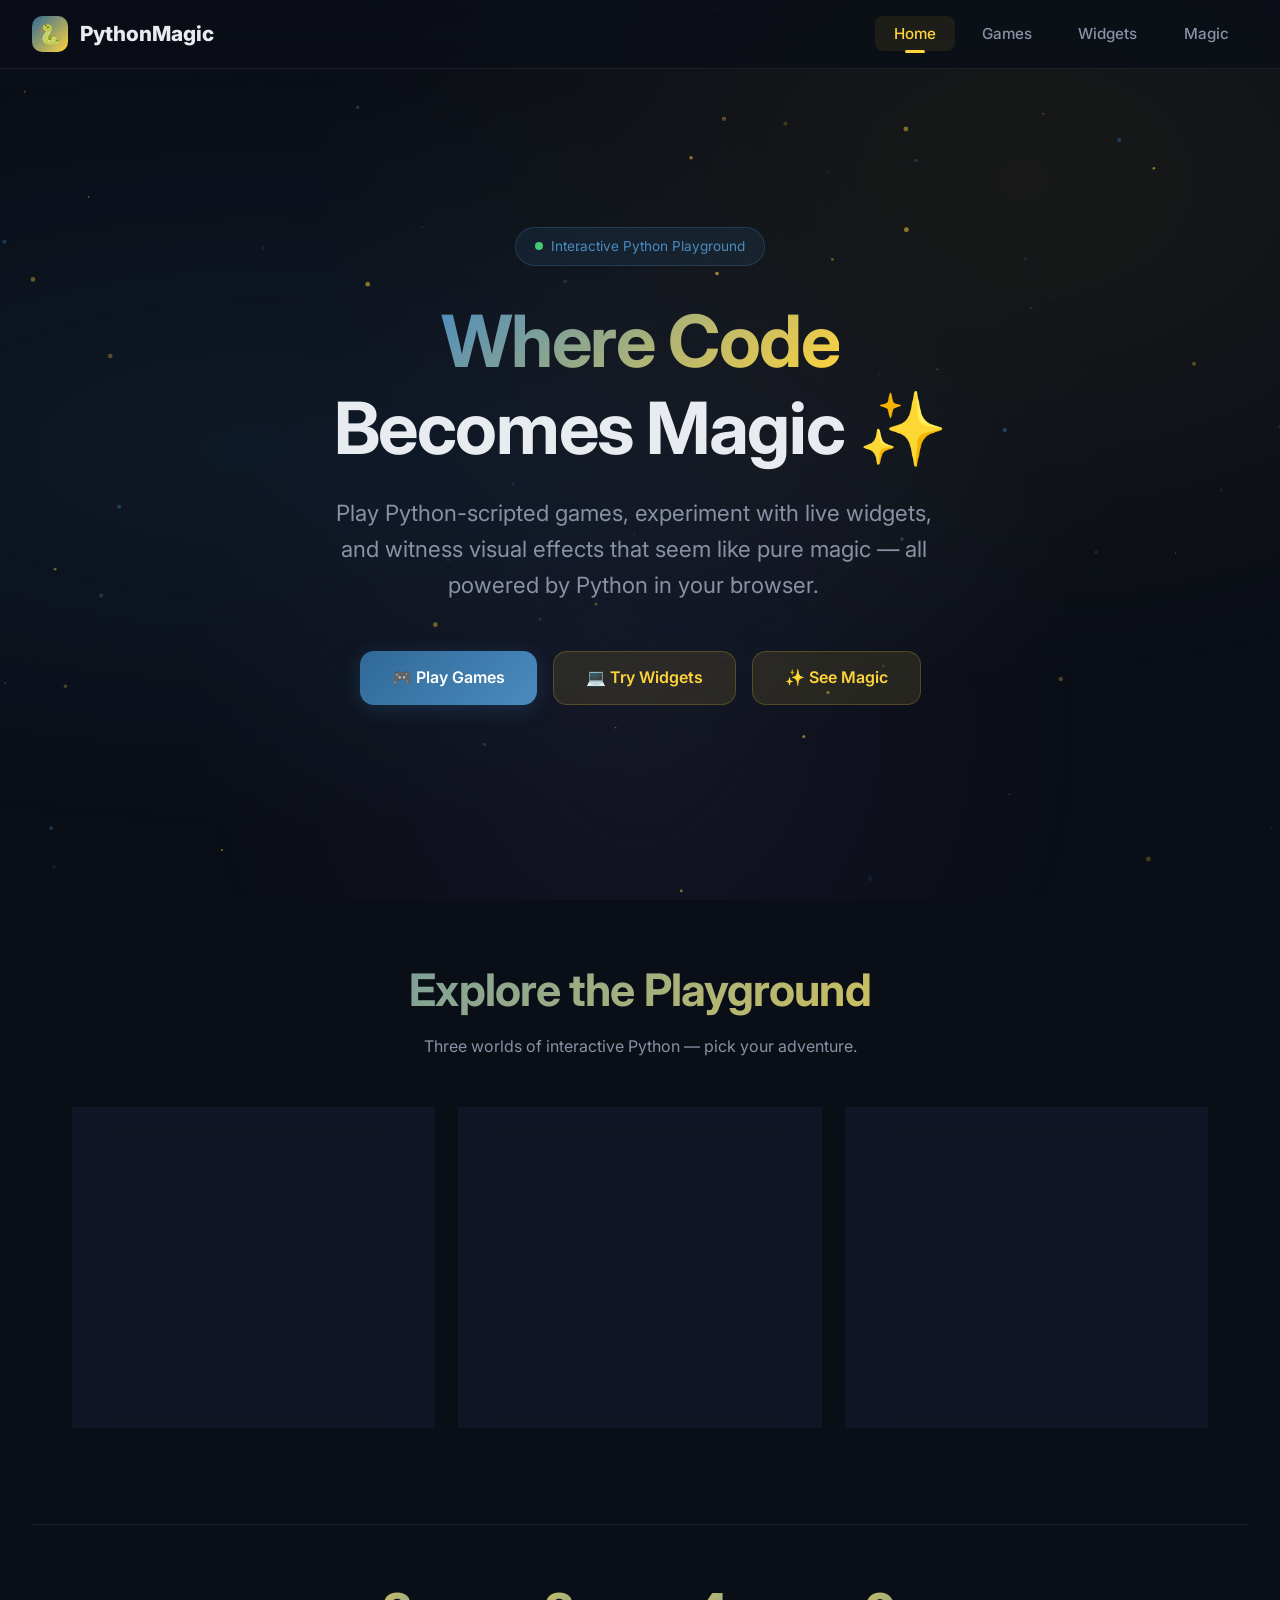
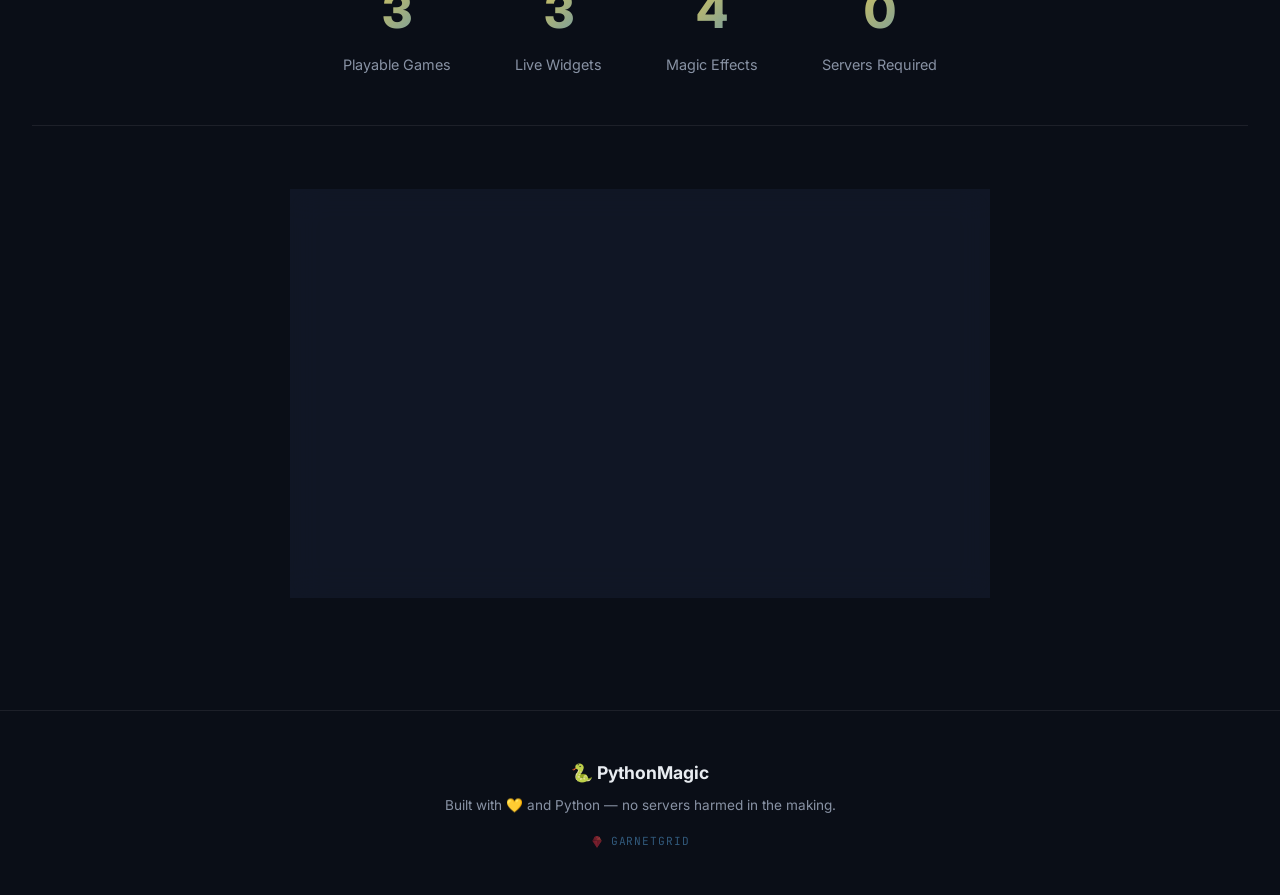
==== index.html @ 8fd1dae8 "PythonMagic — Interactive Python Playground with GarnetGrid badge" ====
<!DOCTYPE html>
<html lang="en">

<head>
    <meta charset="UTF-8">
    <meta name="viewport" content="width=device-width, initial-scale=1.0">
    <title>PythonMagic — Where Code Becomes Magic</title>
    <meta name="description"
        content="Explore Python through interactive games, live widgets, and magical visual effects — all running in your browser.">
    <link rel="stylesheet" href="css/style.css">
    <link rel="icon"
        href="data:image/svg+xml,<svg xmlns='http://www.w3.org/2000/svg' viewBox='0 0 100 100'><text y='.9em' font-size='90'>🐍</text></svg>">
</head>

<body>

    <!-- Navigation -->
    <nav class="navbar" id="navbar">
        <a href="index.html" class="nav-brand">
            <span class="python-icon">🐍</span>
            PythonMagic
        </a>
        <button class="nav-toggle" id="navToggle" aria-label="Toggle menu">☰</button>
        <ul class="nav-links" id="navLinks">
            <li><a href="index.html" class="active">Home</a></li>
            <li><a href="games.html">Games</a></li>
            <li><a href="widgets.html">Widgets</a></li>
            <li><a href="magic.html">Magic</a></li>
        </ul>
    </nav>

    <!-- Hero -->
    <section class="hero" id="hero">
        <canvas id="hero-particles" style="position:absolute;inset:0;z-index:0;pointer-events:none;"></canvas>
        <div style="position:relative;z-index:1;">
            <div class="hero-badge">
                <span class="pulse"></span>
                Interactive Python Playground
            </div>
            <h1><span class="gradient-text">Where Code</span><br>Becomes Magic ✨</h1>
            <p class="subtitle">
                Play Python-scripted games, experiment with live widgets, and witness
                visual effects that seem like pure magic — all powered by Python in your browser.
            </p>
            <div class="hero-cta">
                <a href="games.html" class="btn btn-primary">🎮 Play Games</a>
                <a href="widgets.html" class="btn btn-secondary">💻 Try Widgets</a>
                <a href="magic.html" class="btn btn-secondary">✨ See Magic</a>
            </div>
        </div>
    </section>

    <!-- Features -->
    <section class="features" id="features">
        <h2 class="gradient-text">Explore the Playground</h2>
        <p class="section-subtitle">Three worlds of interactive Python — pick your adventure.</p>
        <div class="feature-grid">
            <a href="games.html" class="feature-card glass-card">
                <div class="card-icon">🎮</div>
                <h3>Python Games</h3>
                <p>Classic games reimagined with a Python twist. Play Snake, test your memory with Python keywords, or
                    race against the clock typing real code.</p>
                <div class="card-tags">
                    <span class="tag">snake</span>
                    <span class="tag">memory</span>
                    <span class="tag">typing</span>
                </div>
            </a>
            <a href="widgets.html" class="feature-card glass-card">
                <div class="card-icon">💻</div>
                <h3>Live Widgets</h3>
                <p>Run real Python code in your browser with Pyodide, visualize sorting algorithms in motion, and
                    explore data types interactively.</p>
                <div class="card-tags">
                    <span class="tag">pyodide</span>
                    <span class="tag">sorting</span>
                    <span class="tag">explorer</span>
                </div>
            </a>
            <a href="magic.html" class="feature-card glass-card">
                <div class="card-icon">✨</div>
                <h3>Visual Magic</h3>
                <p>Witness Python code rain, generate fractals, consult the Magic 8-Ball, and play with a particle
                    physics sandbox.</p>
                <div class="card-tags">
                    <span class="tag">fractals</span>
                    <span class="tag">particles</span>
                    <span class="tag">canvas</span>
                </div>
            </a>
        </div>
    </section>

    <!-- Stats -->
    <div class="stats">
        <div class="stat-item">
            <div class="stat-number" data-target="3">0</div>
            <div class="stat-label">Playable Games</div>
        </div>
        <div class="stat-item">
            <div class="stat-number" data-target="3">0</div>
            <div class="stat-label">Live Widgets</div>
        </div>
        <div class="stat-item">
            <div class="stat-number" data-target="4">0</div>
            <div class="stat-label">Magic Effects</div>
        </div>
        <div class="stat-item">
            <div class="stat-number" data-target="0">0</div>
            <div class="stat-label">Servers Required</div>
        </div>
    </div>

    <!-- Code Showcase -->
    <section class="section" style="padding-top:4rem;">
        <div class="glass-card" style="max-width:700px;margin:0 auto;text-align:center;">
            <h3 style="margin-bottom:1rem;">🐍 Powered by Python in the Browser</h3>
            <p style="color:var(--text-secondary);margin-bottom:1.5rem;">
                Thanks to <strong style="color:var(--py-yellow);">Pyodide</strong>, this site runs actual
                CPython — compiled to WebAssembly. No servers, no installs, pure magic.
            </p>
            <pre
                style="background:rgba(0,0,0,0.3);padding:1.2rem;border-radius:var(--radius-sm);text-align:left;font-family:var(--font-code);font-size:0.85rem;color:var(--text-code);overflow-x:auto;"><code><span style="color:var(--py-blue-light)">import</span> this

<span style="color:var(--text-secondary)"># The Zen of Python, by Tim Peters</span>
<span style="color:var(--text-secondary)"># Beautiful is better than ugly.</span>
<span style="color:var(--text-secondary)"># Simple is better than complex.</span>
<span style="color:var(--text-secondary)"># Complex is better than complicated.</span>

<span style="color:var(--py-blue-light)">print</span>(<span style="color:var(--accent-green)">"Welcome to PythonMagic!"</span>)</code></pre>
        </div>
    </section>

    <!-- Footer -->
    <footer class="site-footer">
        <div class="footer-brand">🐍 PythonMagic</div>
        <p>Built with 💛 and Python — no servers harmed in the making.</p>
        <a href="https://garnetgrid.com" target="_blank" rel="noopener" class="garnetgrid-badge" title="Built by GarnetGrid">
            <svg xmlns="http://www.w3.org/2000/svg" viewBox="0 0 24 24" width="14" height="14" style="width:14px;height:14px;min-width:14px"><defs><linearGradient id="gf1" x1="0%" y1="0%" x2="100%" y2="100%"><stop offset="0%" stop-color="#9b1b30"/><stop offset="100%" stop-color="#d4374a"/></linearGradient><linearGradient id="gf2" x1="100%" y1="0%" x2="0%" y2="100%"><stop offset="0%" stop-color="#e63946"/><stop offset="100%" stop-color="#7a1525"/></linearGradient><linearGradient id="gf3" x1="50%" y1="0%" x2="50%" y2="100%"><stop offset="0%" stop-color="#ff6b6b"/><stop offset="100%" stop-color="#c0392b"/></linearGradient></defs><style>@keyframes facet-shimmer{0%,100%{opacity:0}15%{opacity:.9}30%{opacity:0}}@keyframes gem-rotate{0%,100%{transform:rotate(0) scale(1)}25%{transform:rotate(3deg) scale(1.02)}75%{transform:rotate(-3deg) scale(1.02)}}@keyframes sparkle-pop{0%,100%{opacity:0;transform:scale(0)}50%{opacity:1;transform:scale(1)}}.gem-body{transform-origin:12px 12px;animation:gem-rotate 4s ease-in-out infinite}.shimmer-1{animation:facet-shimmer 3s ease-in-out infinite}.shimmer-2{animation:facet-shimmer 3s ease-in-out infinite;animation-delay:1s}.shimmer-3{animation:facet-shimmer 3s ease-in-out infinite;animation-delay:2s}.sparkle{transform-origin:center;animation:sparkle-pop 2.5s ease-in-out infinite}.sparkle:nth-child(2){animation-delay:.8s}.sparkle:nth-child(3){animation-delay:1.6s}</style><g class="gem-body"><polygon points="12,22 4,10 20,10" fill="url(#gf1)"/><polygon points="4,10 8,3 12,6 12,10" fill="url(#gf2)"/><polygon points="20,10 16,3 12,6 12,10" fill="url(#gf3)"/><polygon points="8,3 12,1.5 16,3 12,6" fill="#e63946"/><polygon points="4,10 12,10 12,22" fill="url(#gf2)" opacity=".7"/><polygon points="20,10 12,10 12,22" fill="url(#gf1)" opacity=".8"/><polygon class="shimmer-1" points="4,10 12,10 12,22" fill="white" opacity="0"/><polygon class="shimmer-2" points="20,10 12,10 12,22" fill="white" opacity="0"/><polygon class="shimmer-3" points="8,3 12,1.5 16,3 12,6" fill="white" opacity="0"/></g><g><circle class="sparkle" cx="3" cy="5" r=".8" fill="white" opacity="0"/><circle class="sparkle" cx="21" cy="4" r=".6" fill="white" opacity="0"/><circle class="sparkle" cx="22" cy="16" r=".7" fill="white" opacity="0"/></g></svg>
            GarnetGrid
        </a>
    </footer>

    <script src="js/main.js"></script>
</body>

</html>
---- css/style.css ----
/* ============================================
   PythonMagic — Design System
   Theme: Dark + Python Blue/Yellow
   ============================================ */

@import url('https://fonts.googleapis.com/css2?family=Inter:wght@300;400;500;600;700;800;900&family=JetBrains+Mono:wght@300;400;500;600;700&display=swap');

/* --- Tokens --- */
:root {
    --py-blue: #306998;
    --py-blue-light: #4B8BBE;
    --py-yellow: #FFD43B;
    --py-yellow-dim: #FFE873;
    --bg-dark: #0a0e17;
    --bg-card: rgba(20, 28, 45, 0.65);
    --bg-card-hover: rgba(30, 42, 65, 0.8);
    --glass-border: rgba(255, 255, 255, 0.08);
    --glass-border-hover: rgba(255, 212, 59, 0.25);
    --text-primary: #e8ecf1;
    --text-secondary: #8892a4;
    --text-code: #FFE873;
    --accent-green: #48c774;
    --accent-red: #ff6b6b;
    --accent-purple: #b794f4;
    --radius-sm: 8px;
    --radius-md: 14px;
    --radius-lg: 22px;
    --radius-xl: 32px;
    --shadow-glow: 0 0 40px rgba(48, 105, 152, 0.15);
    --shadow-card: 0 8px 32px rgba(0, 0, 0, 0.4);
    --font-ui: 'Inter', system-ui, -apple-system, sans-serif;
    --font-code: 'JetBrains Mono', 'Fira Code', 'Cascadia Code', monospace;
    --transition-fast: 0.2s cubic-bezier(0.4, 0, 0.2, 1);
    --transition-med: 0.4s cubic-bezier(0.4, 0, 0.2, 1);
    --transition-slow: 0.6s cubic-bezier(0.4, 0, 0.2, 1);
}

/* --- Reset & Base --- */
*,
*::before,
*::after {
    box-sizing: border-box;
    margin: 0;
    padding: 0;
}

html {
    scroll-behavior: smooth;
    font-size: 16px;
}

body {
    font-family: var(--font-ui);
    background: var(--bg-dark);
    color: var(--text-primary);
    min-height: 100vh;
    overflow-x: hidden;
    line-height: 1.6;
}

/* --- Animated Background Mesh --- */
body::before {
    content: '';
    position: fixed;
    top: 0;
    left: 0;
    width: 100vw;
    height: 100vh;
    background:
        radial-gradient(ellipse at 20% 50%, rgba(48, 105, 152, 0.12) 0%, transparent 60%),
        radial-gradient(ellipse at 80% 20%, rgba(255, 212, 59, 0.06) 0%, transparent 50%),
        radial-gradient(ellipse at 50% 80%, rgba(183, 148, 244, 0.06) 0%, transparent 50%);
    z-index: -1;
    animation: meshShift 20s ease-in-out infinite alternate;
}

@keyframes meshShift {
    0% {
        transform: scale(1) translate(0, 0);
    }

    50% {
        transform: scale(1.05) translate(-2%, 3%);
    }

    100% {
        transform: scale(1) translate(2%, -2%);
    }
}

/* --- Typography --- */
h1,
h2,
h3,
h4 {
    font-weight: 700;
    line-height: 1.2;
    letter-spacing: -0.02em;
}

h1 {
    font-size: clamp(2.5rem, 6vw, 4.5rem);
}

h2 {
    font-size: clamp(1.8rem, 4vw, 2.8rem);
}

h3 {
    font-size: clamp(1.2rem, 2.5vw, 1.6rem);
}

.gradient-text {
    background: linear-gradient(135deg, var(--py-blue-light), var(--py-yellow));
    -webkit-background-clip: text;
    -webkit-text-fill-color: transparent;
    background-clip: text;
}

.code-text {
    font-family: var(--font-code);
    color: var(--text-code);
}

/* --- Navigation --- */
.navbar {
    position: fixed;
    top: 0;
    left: 0;
    right: 0;
    z-index: 1000;
    padding: 1rem 2rem;
    display: flex;
    justify-content: space-between;
    align-items: center;
    background: rgba(10, 14, 23, 0.8);
    backdrop-filter: blur(20px);
    -webkit-backdrop-filter: blur(20px);
    border-bottom: 1px solid var(--glass-border);
    transition: var(--transition-med);
}

.navbar.scrolled {
    padding: 0.7rem 2rem;
    background: rgba(10, 14, 23, 0.95);
}

.nav-brand {
    display: flex;
    align-items: center;
    gap: 0.75rem;
    text-decoration: none;
    color: var(--text-primary);
    font-weight: 800;
    font-size: 1.3rem;
}

.nav-brand .python-icon {
    width: 36px;
    height: 36px;
    background: linear-gradient(135deg, var(--py-blue), var(--py-yellow));
    border-radius: 10px;
    display: flex;
    align-items: center;
    justify-content: center;
    font-size: 1.2rem;
    transition: var(--transition-fast);
}

.nav-brand:hover .python-icon {
    transform: rotate(15deg) scale(1.1);
    box-shadow: 0 0 20px rgba(255, 212, 59, 0.3);
}

.nav-links {
    display: flex;
    gap: 0.5rem;
    list-style: none;
}

.nav-links a {
    padding: 0.5rem 1.2rem;
    border-radius: var(--radius-sm);
    color: var(--text-secondary);
    text-decoration: none;
    font-weight: 500;
    font-size: 0.95rem;
    transition: var(--transition-fast);
    position: relative;
}

.nav-links a:hover,
.nav-links a.active {
    color: var(--py-yellow);
    background: rgba(255, 212, 59, 0.08);
}

.nav-links a.active::after {
    content: '';
    position: absolute;
    bottom: -2px;
    left: 50%;
    transform: translateX(-50%);
    width: 20px;
    height: 3px;
    background: var(--py-yellow);
    border-radius: 3px;
}

/* Mobile menu toggle */
.nav-toggle {
    display: none;
    background: none;
    border: none;
    color: var(--text-primary);
    font-size: 1.5rem;
    cursor: pointer;
    padding: 0.5rem;
}

/* --- Hero Section --- */
.hero {
    min-height: 100vh;
    display: flex;
    flex-direction: column;
    justify-content: center;
    align-items: center;
    text-align: center;
    padding: 6rem 2rem 4rem;
    position: relative;
}

.hero-badge {
    display: inline-flex;
    align-items: center;
    gap: 0.5rem;
    padding: 0.5rem 1.2rem;
    background: rgba(48, 105, 152, 0.15);
    border: 1px solid rgba(75, 139, 190, 0.25);
    border-radius: 50px;
    font-size: 0.85rem;
    color: var(--py-blue-light);
    margin-bottom: 2rem;
    animation: fadeInDown 0.8s ease-out;
}

.hero-badge .pulse {
    width: 8px;
    height: 8px;
    background: var(--accent-green);
    border-radius: 50%;
    animation: pulse 2s ease-in-out infinite;
}

@keyframes pulse {

    0%,
    100% {
        opacity: 1;
        transform: scale(1);
    }

    50% {
        opacity: 0.5;
        transform: scale(1.3);
    }
}

.hero h1 {
    margin-bottom: 1.5rem;
    animation: fadeInUp 0.8s ease-out 0.2s both;
}

.hero .subtitle {
    font-size: clamp(1.1rem, 2.5vw, 1.4rem);
    color: var(--text-secondary);
    max-width: 600px;
    margin-bottom: 3rem;
    animation: fadeInUp 0.8s ease-out 0.4s both;
}

.hero-cta {
    display: flex;
    gap: 1rem;
    flex-wrap: wrap;
    justify-content: center;
    animation: fadeInUp 0.8s ease-out 0.6s both;
}

/* --- Buttons --- */
.btn {
    display: inline-flex;
    align-items: center;
    gap: 0.5rem;
    padding: 0.85rem 2rem;
    border-radius: var(--radius-md);
    font-family: var(--font-ui);
    font-weight: 600;
    font-size: 1rem;
    text-decoration: none;
    cursor: pointer;
    border: none;
    transition: var(--transition-fast);
}

.btn-primary {
    background: linear-gradient(135deg, var(--py-blue), var(--py-blue-light));
    color: white;
    box-shadow: 0 4px 20px rgba(48, 105, 152, 0.3);
}

.btn-primary:hover {
    transform: translateY(-2px);
    box-shadow: 0 8px 30px rgba(48, 105, 152, 0.4);
}

.btn-secondary {
    background: rgba(255, 212, 59, 0.1);
    color: var(--py-yellow);
    border: 1px solid rgba(255, 212, 59, 0.2);
}

.btn-secondary:hover {
    background: rgba(255, 212, 59, 0.15);
    transform: translateY(-2px);
    border-color: rgba(255, 212, 59, 0.4);
}

.btn-sm {
    padding: 0.5rem 1.2rem;
    font-size: 0.85rem;
}

.btn-game {
    background: rgba(72, 199, 116, 0.1);
    color: var(--accent-green);
    border: 1px solid rgba(72, 199, 116, 0.2);
}

.btn-game:hover {
    background: rgba(72, 199, 116, 0.2);
    transform: translateY(-2px);
}

/* --- Glass Cards --- */
.glass-card {
    background: var(--bg-card);
    backdrop-filter: blur(16px);
    -webkit-backdrop-filter: blur(16px);
    border: 1px solid var(--glass-border);
    border-radius: var(--radius-lg);
    padding: 2rem;
    transition: var(--transition-med);
    position: relative;
    overflow: hidden;
}

.glass-card::before {
    content: '';
    position: absolute;
    top: 0;
    left: 0;
    right: 0;
    height: 1px;
    background: linear-gradient(90deg, transparent, rgba(255, 255, 255, 0.1), transparent);
}

.glass-card:hover {
    background: var(--bg-card-hover);
    border-color: var(--glass-border-hover);
    transform: translateY(-4px);
    box-shadow: var(--shadow-card), 0 0 40px rgba(255, 212, 59, 0.05);
}

/* --- Feature Cards Grid --- */
.features {
    padding: 4rem 2rem 6rem;
    max-width: 1200px;
    margin: 0 auto;
}

.features h2 {
    text-align: center;
    margin-bottom: 1rem;
}

.features .section-subtitle {
    text-align: center;
    color: var(--text-secondary);
    max-width: 500px;
    margin: 0 auto 3rem;
}

.feature-grid {
    display: grid;
    grid-template-columns: repeat(auto-fit, minmax(300px, 1fr));
    gap: 1.5rem;
}

.feature-card {
    text-decoration: none;
    color: inherit;
}

.feature-card .card-icon {
    width: 56px;
    height: 56px;
    border-radius: var(--radius-md);
    display: flex;
    align-items: center;
    justify-content: center;
    font-size: 1.6rem;
    margin-bottom: 1.2rem;
    transition: var(--transition-fast);
}

.feature-card:nth-child(1) .card-icon {
    background: rgba(48, 105, 152, 0.15);
}

.feature-card:nth-child(2) .card-icon {
    background: rgba(255, 212, 59, 0.12);
}

.feature-card:nth-child(3) .card-icon {
    background: rgba(183, 148, 244, 0.12);
}

.feature-card:hover .card-icon {
    transform: scale(1.1) rotate(5deg);
}

.feature-card h3 {
    margin-bottom: 0.5rem;
}

.feature-card p {
    color: var(--text-secondary);
    font-size: 0.95rem;
}

.feature-card .card-tags {
    display: flex;
    flex-wrap: wrap;
    gap: 0.4rem;
    margin-top: 1rem;
}

.tag {
    padding: 0.25rem 0.7rem;
    background: rgba(255, 255, 255, 0.05);
    border-radius: 50px;
    font-size: 0.75rem;
    color: var(--text-secondary);
    font-family: var(--font-code);
}

/* --- Stats Section --- */
.stats {
    display: flex;
    justify-content: center;
    gap: 4rem;
    padding: 3rem 2rem;
    border-top: 1px solid var(--glass-border);
    border-bottom: 1px solid var(--glass-border);
    margin: 0 2rem;
}

.stat-item {
    text-align: center;
}

.stat-number {
    font-size: 3rem;
    font-weight: 800;
    background: linear-gradient(135deg, var(--py-yellow), var(--py-blue-light));
    -webkit-background-clip: text;
    -webkit-text-fill-color: transparent;
    background-clip: text;
}

.stat-label {
    font-size: 0.9rem;
    color: var(--text-secondary);
    margin-top: 0.25rem;
}

/* --- Page Header (non-landing pages) --- */
.page-header {
    padding: 8rem 2rem 3rem;
    text-align: center;
    position: relative;
}

.page-header .subtitle {
    color: var(--text-secondary);
    margin-top: 0.75rem;
    font-size: 1.1rem;
}

/* --- Section Container --- */
.section {
    max-width: 1200px;
    margin: 0 auto;
    padding: 3rem 2rem;
}

.section-title {
    display: flex;
    align-items: center;
    gap: 0.75rem;
    margin-bottom: 1.5rem;
    font-size: 1.4rem;
}

.section-title .icon {
    width: 40px;
    height: 40px;
    border-radius: var(--radius-sm);
    display: flex;
    align-items: center;
    justify-content: center;
    font-size: 1.2rem;
}

/* --- Game Containers --- */
.game-container {
    margin-bottom: 3rem;
}

.game-area {
    background: rgba(10, 14, 23, 0.8);
    border: 1px solid var(--glass-border);
    border-radius: var(--radius-lg);
    overflow: hidden;
    position: relative;
}

.game-toolbar {
    display: flex;
    justify-content: space-between;
    align-items: center;
    padding: 1rem 1.5rem;
    background: rgba(255, 255, 255, 0.03);
    border-bottom: 1px solid var(--glass-border);
}

.game-toolbar .game-info {
    display: flex;
    gap: 1.5rem;
    font-family: var(--font-code);
    font-size: 0.85rem;
    color: var(--text-secondary);
}

.game-toolbar .game-info span strong {
    color: var(--py-yellow);
}

.game-canvas-wrapper {
    display: flex;
    justify-content: center;
    align-items: center;
    padding: 1.5rem;
    min-height: 400px;
}

.game-canvas-wrapper canvas {
    border-radius: var(--radius-sm);
    image-rendering: pixelated;
}

/* --- Memory Game --- */
.memory-grid {
    display: grid;
    grid-template-columns: repeat(4, 1fr);
    gap: 1rem;
    padding: 1.5rem;
    max-width: 500px;
    margin: 0 auto;
}

.memory-card {
    aspect-ratio: 1;
    perspective: 600px;
    cursor: pointer;
}

.memory-card-inner {
    width: 100%;
    height: 100%;
    position: relative;
    transform-style: preserve-3d;
    transition: transform 0.5s cubic-bezier(0.4, 0, 0.2, 1);
}

.memory-card.flipped .memory-card-inner {
    transform: rotateY(180deg);
}

.memory-card-front,
.memory-card-back {
    position: absolute;
    inset: 0;
    border-radius: var(--radius-md);
    display: flex;
    align-items: center;
    justify-content: center;
    backface-visibility: hidden;
    font-family: var(--font-code);
    font-weight: 600;
}

.memory-card-front {
    background: linear-gradient(135deg, var(--py-blue), rgba(48, 105, 152, 0.5));
    border: 1px solid rgba(75, 139, 190, 0.3);
    font-size: 2rem;
    color: rgba(255, 255, 255, 0.3);
}

.memory-card-back {
    background: rgba(255, 212, 59, 0.1);
    border: 1px solid rgba(255, 212, 59, 0.3);
    transform: rotateY(180deg);
    font-size: 0.85rem;
    color: var(--py-yellow);
    padding: 0.5rem;
    text-align: center;
    word-break: break-all;
}

.memory-card.matched .memory-card-back {
    background: rgba(72, 199, 116, 0.15);
    border-color: rgba(72, 199, 116, 0.3);
    color: var(--accent-green);
}

/* --- Typing Challenge --- */
.typing-display {
    padding: 2rem;
    font-family: var(--font-code);
    font-size: 1.1rem;
    line-height: 2;
    min-height: 200px;
}

.typing-display .char {
    transition: color 0.1s;
}

.typing-display .char.correct {
    color: var(--accent-green);
}

.typing-display .char.incorrect {
    color: var(--accent-red);
    background: rgba(255, 107, 107, 0.15);
    border-radius: 2px;
}

.typing-display .char.current {
    border-left: 2px solid var(--py-yellow);
    animation: blink 1s step-end infinite;
}

.typing-display .char.pending {
    color: var(--text-secondary);
}

@keyframes blink {
    50% {
        border-color: transparent;
    }
}

.typing-stats {
    display: flex;
    gap: 2rem;
    padding: 1rem 1.5rem;
    border-top: 1px solid var(--glass-border);
    font-family: var(--font-code);
    font-size: 0.85rem;
    color: var(--text-secondary);
}

/* --- Widget Containers --- */
.widget-container {
    margin-bottom: 3rem;
}

/* Code Editor */
.code-editor {
    display: grid;
    grid-template-columns: 1fr 1fr;
    min-height: 400px;
    overflow: hidden;
}

.code-input-wrapper {
    position: relative;
    border-right: 1px solid var(--glass-border);
}

.code-input {
    width: 100%;
    height: 100%;
    min-height: 350px;
    background: transparent;
    border: none;
    color: var(--text-code);
    font-family: var(--font-code);
    font-size: 0.9rem;
    padding: 1.5rem;
    resize: none;
    outline: none;
    line-height: 1.7;
    tab-size: 4;
}

.code-output {
    padding: 1.5rem;
    font-family: var(--font-code);
    font-size: 0.9rem;
    color: var(--accent-green);
    overflow-y: auto;
    white-space: pre-wrap;
    line-height: 1.7;
}

.code-output .error {
    color: var(--accent-red);
}

.editor-toolbar {
    grid-column: 1 / -1;
    display: flex;
    justify-content: space-between;
    align-items: center;
    padding: 0.75rem 1.5rem;
    border-top: 1px solid var(--glass-border);
    background: rgba(255, 255, 255, 0.02);
}

.editor-toolbar .status {
    font-family: var(--font-code);
    font-size: 0.8rem;
    color: var(--text-secondary);
    display: flex;
    align-items: center;
    gap: 0.5rem;
}

.editor-toolbar .status .dot {
    width: 8px;
    height: 8px;
    border-radius: 50%;
    background: var(--accent-green);
}

.editor-toolbar .status .dot.loading {
    background: var(--py-yellow);
    animation: pulse 1.5s ease-in-out infinite;
}

/* Sorting Visualizer */
.sort-canvas-wrapper {
    display: flex;
    justify-content: center;
    align-items: flex-end;
    height: 300px;
    padding: 1.5rem;
    gap: 2px;
}

.sort-bar {
    flex: 1;
    max-width: 30px;
    background: linear-gradient(to top, var(--py-blue), var(--py-blue-light));
    border-radius: 3px 3px 0 0;
    transition: height 0.15s ease, background 0.15s ease;
}

.sort-bar.active {
    background: linear-gradient(to top, var(--py-yellow), var(--py-yellow-dim));
}

.sort-bar.sorted {
    background: linear-gradient(to top, var(--accent-green), #6dd897);
}

.sort-controls {
    display: flex;
    gap: 0.75rem;
    flex-wrap: wrap;
}

/* Data Type Explorer */
.type-grid {
    display: grid;
    grid-template-columns: repeat(auto-fit, minmax(140px, 1fr));
    gap: 1rem;
    padding: 1.5rem;
}

.type-card {
    padding: 1.2rem;
    background: rgba(255, 255, 255, 0.03);
    border: 1px solid var(--glass-border);
    border-radius: var(--radius-md);
    cursor: pointer;
    text-align: center;
    transition: var(--transition-fast);
}

.type-card:hover,
.type-card.active {
    background: rgba(255, 212, 59, 0.08);
    border-color: rgba(255, 212, 59, 0.2);
    transform: translateY(-2px);
}

.type-card .type-name {
    font-family: var(--font-code);
    font-weight: 600;
    color: var(--py-yellow);
    font-size: 1rem;
}

.type-card .type-icon {
    font-size: 2rem;
    margin-bottom: 0.5rem;
}

.type-detail {
    padding: 1.5rem;
    border-top: 1px solid var(--glass-border);
    display: none;
}

.type-detail.active {
    display: block;
}

.type-detail h4 {
    font-family: var(--font-code);
    color: var(--py-yellow);
    margin-bottom: 1rem;
}

.type-detail pre {
    background: rgba(0, 0, 0, 0.3);
    padding: 1rem;
    border-radius: var(--radius-sm);
    font-family: var(--font-code);
    font-size: 0.85rem;
    color: var(--text-primary);
    overflow-x: auto;
    line-height: 1.6;
}

.type-methods {
    display: flex;
    flex-wrap: wrap;
    gap: 0.4rem;
    margin-top: 1rem;
}

/* --- Magic Page --- */
.magic-canvas-wrapper {
    position: relative;
    width: 100%;
    min-height: 400px;
    display: flex;
    justify-content: center;
    align-items: center;
}

.magic-canvas-wrapper canvas {
    border-radius: var(--radius-sm);
    display: block;
}

/* Magic 8 Ball */
.eight-ball-container {
    display: flex;
    flex-direction: column;
    align-items: center;
    padding: 3rem;
    gap: 2rem;
}

.eight-ball {
    width: 220px;
    height: 220px;
    border-radius: 50%;
    background: radial-gradient(circle at 35% 35%, #333, #0a0a0a 60%, #111);
    display: flex;
    align-items: center;
    justify-content: center;
    position: relative;
    box-shadow:
        0 20px 60px rgba(0, 0, 0, 0.6),
        inset 0 -10px 30px rgba(0, 0, 0, 0.5),
        inset 0 10px 30px rgba(255, 255, 255, 0.05);
    cursor: pointer;
    user-select: none;
    transition: var(--transition-med);
}

.eight-ball:hover {
    transform: scale(1.05);
}

.eight-ball.shaking {
    animation: shake 0.5s ease-in-out;
}

@keyframes shake {

    0%,
    100% {
        transform: translateX(0) rotate(0);
    }

    20% {
        transform: translateX(-10px) rotate(-3deg);
    }

    40% {
        transform: translateX(10px) rotate(3deg);
    }

    60% {
        transform: translateX(-5px) rotate(-1deg);
    }

    80% {
        transform: translateX(5px) rotate(1deg);
    }
}

.eight-ball-window {
    width: 100px;
    height: 100px;
    border-radius: 50%;
    background: radial-gradient(circle, #1a1a4e, #0d0d2b);
    display: flex;
    align-items: center;
    justify-content: center;
    border: 2px solid rgba(75, 139, 190, 0.3);
}

.eight-ball-answer {
    font-family: var(--font-code);
    font-size: 0.65rem;
    color: var(--py-blue-light);
    text-align: center;
    padding: 0.5rem;
    line-height: 1.4;
    opacity: 0;
    transition: opacity 0.5s;
}

.eight-ball-answer.visible {
    opacity: 1;
}

/* --- Particle Canvas --- */
#particle-canvas,
#code-rain-canvas,
#fractal-canvas {
    width: 100%;
    display: block;
}

/* --- Psychedelic Kaleidoscope --- */
.kscope-controls {
    display: grid;
    grid-template-columns: repeat(auto-fit, minmax(160px, 1fr));
    gap: 0.75rem;
    padding: 1rem 1.5rem;
    border-bottom: 1px solid var(--glass-border);
    background: rgba(255, 255, 255, 0.02);
}

.kscope-control-group {
    display: flex;
    flex-direction: column;
    gap: 0.35rem;
}

.kscope-label {
    display: flex;
    justify-content: space-between;
    align-items: center;
    font-size: 0.78rem;
    color: var(--text-secondary);
    font-family: var(--font-ui);
}

.kscope-value {
    font-family: var(--font-code);
    color: var(--py-yellow);
    font-weight: 600;
    font-size: 0.8rem;
    min-width: 24px;
    text-align: right;
}

.kscope-slider {
    -webkit-appearance: none;
    appearance: none;
    width: 100%;
    height: 6px;
    border-radius: 3px;
    background: rgba(255, 255, 255, 0.08);
    outline: none;
    cursor: pointer;
}

.kscope-slider::-webkit-slider-thumb {
    -webkit-appearance: none;
    appearance: none;
    width: 16px;
    height: 16px;
    border-radius: 50%;
    background: linear-gradient(135deg, var(--py-yellow), var(--py-blue-light));
    cursor: pointer;
    box-shadow: 0 0 10px rgba(255, 212, 59, 0.4);
    transition: transform 0.15s, box-shadow 0.15s;
}

.kscope-slider::-webkit-slider-thumb:hover {
    transform: scale(1.3);
    box-shadow: 0 0 20px rgba(255, 212, 59, 0.6);
}

.kscope-slider::-moz-range-thumb {
    width: 16px;
    height: 16px;
    border-radius: 50%;
    background: linear-gradient(135deg, var(--py-yellow), var(--py-blue-light));
    cursor: pointer;
    border: none;
    box-shadow: 0 0 10px rgba(255, 212, 59, 0.4);
}

.kscope-presets {
    display: flex;
    justify-content: space-between;
    align-items: center;
    padding: 0.75rem 1.5rem;
    border-bottom: 1px solid var(--glass-border);
    background: rgba(255, 255, 255, 0.02);
    flex-wrap: wrap;
    gap: 0.5rem;
}

.kscope-toggles {
    display: flex;
    gap: 0.4rem;
    flex-wrap: wrap;
}

.kscope-toggle {
    padding: 0.4rem 0.8rem;
    border-radius: 50px;
    border: 1px solid var(--glass-border);
    background: rgba(255, 255, 255, 0.03);
    color: var(--text-secondary);
    font-size: 0.78rem;
    font-family: var(--font-ui);
    cursor: pointer;
    transition: all 0.25s ease;
}

.kscope-toggle:hover {
    border-color: rgba(255, 212, 59, 0.3);
    color: var(--text-primary);
}

.kscope-toggle.active {
    background: linear-gradient(135deg, rgba(255, 0, 128, 0.15), rgba(0, 255, 255, 0.15));
    border-color: rgba(255, 0, 128, 0.4);
    color: #fff;
    box-shadow: 0 0 15px rgba(255, 0, 128, 0.2);
}

.kscope-preset-btns {
    display: flex;
    gap: 0.4rem;
    flex-wrap: wrap;
}

.kscope-preset {
    padding: 0.4rem 0.9rem;
    border-radius: var(--radius-sm);
    border: 1px solid var(--glass-border);
    background: rgba(255, 255, 255, 0.03);
    color: var(--text-secondary);
    font-size: 0.78rem;
    font-family: var(--font-ui);
    cursor: pointer;
    transition: all 0.3s ease;
    position: relative;
    overflow: hidden;
}

.kscope-preset::before {
    content: '';
    position: absolute;
    inset: -2px;
    background: linear-gradient(135deg, #ff0080, #00ffff, #ff0080);
    background-size: 200% 200%;
    border-radius: inherit;
    opacity: 0;
    z-index: -1;
    transition: opacity 0.3s;
    animation: kscope-gradient-rotate 3s linear infinite;
}

@keyframes kscope-gradient-rotate {
    0% {
        background-position: 0% 50%;
    }

    50% {
        background-position: 100% 50%;
    }

    100% {
        background-position: 0% 50%;
    }
}

.kscope-preset:hover {
    color: #fff;
    border-color: transparent;
    background: rgba(0, 0, 0, 0.5);
    transform: translateY(-1px);
    box-shadow: 0 4px 20px rgba(255, 0, 128, 0.3);
}

.kscope-preset:hover::before {
    opacity: 1;
}

.kscope-preset.active-preset {
    color: #fff;
    border-color: transparent;
    background: rgba(0, 0, 0, 0.5);
    box-shadow: 0 0 20px rgba(255, 0, 128, 0.3);
}

.kscope-preset.active-preset::before {
    opacity: 1;
}

.kscope-canvas-wrapper canvas {
    border-radius: 0 !important;
}

/* Kaleidoscope fullscreen mode */
.kscope-fullscreen-active {
    position: fixed !important;
    inset: 0 !important;
    z-index: 9999 !important;
    min-height: 100vh !important;
    border-radius: 0 !important;
}

.kscope-fullscreen-active canvas {
    border-radius: 0 !important;
}

#kaleidoscope-canvas {
    width: 100%;
    display: block;
}

/* =============================================
   🎵 Audio Visualizer / Tab Mode Bar
   ============================================= */
.audio-mode-bar {
    display: flex;
    gap: 0;
    border-bottom: 1px solid var(--glass-border);
    overflow-x: auto;
    scrollbar-width: none;
    -ms-overflow-style: none;
}

.audio-mode-bar::-webkit-scrollbar {
    display: none;
}

.audio-mode-btn {
    flex: 1;
    background: none;
    border: none;
    border-bottom: 2px solid transparent;
    color: var(--text-secondary);
    padding: 0.75rem 1rem;
    font-family: var(--font-ui);
    font-size: 0.82rem;
    cursor: pointer;
    transition: all 0.25s ease;
    white-space: nowrap;
    min-width: fit-content;
}

.audio-mode-btn:hover {
    color: var(--text-primary);
    background: rgba(255, 255, 255, 0.03);
}

.audio-mode-btn.active {
    color: var(--text-primary);
    border-bottom-color: var(--py-yellow);
    background: rgba(255, 212, 59, 0.05);
}

.audio-color-btn {
    padding: 0.35rem 0.7rem;
    background: rgba(255, 255, 255, 0.05);
    border: 1px solid var(--glass-border);
    border-radius: var(--radius-sm);
    color: var(--text-secondary);
    font-size: 0.78rem;
    font-family: var(--font-ui);
    cursor: pointer;
    transition: all 0.2s ease;
}

.audio-color-btn:hover {
    color: var(--text-primary);
    border-color: rgba(255, 212, 59, 0.3);
    background: rgba(255, 255, 255, 0.08);
}

.audio-color-btn.active {
    color: var(--py-yellow);
    border-color: var(--py-yellow);
    background: rgba(255, 212, 59, 0.1);
    box-shadow: 0 0 8px rgba(255, 212, 59, 0.15);
}

/* =============================================
   🖼️ Visualizer Gallery Cards (Hub Page)
   ============================================= */
.viz-gallery-grid {
    display: grid;
    grid-template-columns: repeat(auto-fit, minmax(280px, 1fr));
    gap: 1.5rem;
    padding: 0 1rem;
    max-width: 1200px;
    margin: 0 auto 2rem;
}

.viz-gallery-card {
    position: relative;
    border-radius: var(--radius-lg);
    overflow: hidden;
    background: var(--bg-card);
    border: 1px solid var(--glass-border);
    transition: all 0.4s cubic-bezier(0.4, 0, 0.2, 1);
    cursor: pointer;
    text-decoration: none;
    color: inherit;
    display: block;
}

.viz-gallery-card:hover {
    transform: translateY(-6px) scale(1.02);
    border-color: var(--glass-border-hover);
    box-shadow: 0 20px 60px rgba(0, 0, 0, 0.5), 0 0 40px rgba(255, 212, 59, 0.08);
}

.viz-gallery-card-bg {
    height: 180px;
    position: relative;
    overflow: hidden;
}

.viz-gallery-card-bg::after {
    content: '';
    position: absolute;
    inset: 0;
    background: linear-gradient(to bottom, transparent 40%, var(--bg-card) 100%);
}

.viz-gallery-card-bg .viz-icon {
    position: absolute;
    top: 50%;
    left: 50%;
    transform: translate(-50%, -50%);
    font-size: 3.5rem;
    z-index: 1;
    filter: drop-shadow(0 0 20px rgba(0, 0, 0, 0.5));
}

.viz-gallery-card-content {
    padding: 1.2rem 1.5rem 1.5rem;
}

.viz-gallery-card-content h3 {
    font-size: 1.15rem;
    font-weight: 700;
    margin-bottom: 0.4rem;
    color: var(--text-primary);
}

.viz-gallery-card-content p {
    font-size: 0.85rem;
    color: var(--text-secondary);
    line-height: 1.5;
    margin-bottom: 1rem;
}

.viz-gallery-card .viz-launch {
    display: inline-flex;
    align-items: center;
    gap: 0.4rem;
    font-size: 0.85rem;
    font-weight: 600;
    color: var(--py-yellow);
    transition: gap 0.3s ease;
}

.viz-gallery-card:hover .viz-launch {
    gap: 0.8rem;
}

/* Card gradients */
.viz-card-kaleidoscope .viz-gallery-card-bg {
    background: linear-gradient(135deg, #ff0080, #7928ca, #00d4ff);
    background-size: 200% 200%;
    animation: vizGrad 4s ease infinite;
}

.viz-card-audio .viz-gallery-card-bg {
    background: linear-gradient(135deg, #ff00c8, #0088ff, #00ffc8);
    background-size: 200% 200%;
    animation: vizGrad 5s ease infinite;
}

.viz-card-fluid .viz-gallery-card-bg {
    background: linear-gradient(135deg, #0064ff, #00ffc8, #ff6600);
    background-size: 200% 200%;
    animation: vizGrad 6s ease infinite;
}

.viz-card-genart .viz-gallery-card-bg {
    background: linear-gradient(135deg, #ff6400, #ff0096, #7928ca);
    background-size: 200% 200%;
    animation: vizGrad 4.5s ease infinite;
}

@keyframes vizGrad {

    0%,
    100% {
        background-position: 0% 50%;
    }

    50% {
        background-position: 100% 50%;
    }
}

/* =============================================
   🖥️ Full-Page Visualizer Layout
   ============================================= */
.viz-fullpage {
    position: fixed;
    inset: 0;
    width: 100vw;
    height: 100vh;
    background: #000;
    overflow: hidden;
}

.viz-fullpage canvas {
    display: block;
    width: 100%;
    height: 100%;
}

/* Back button */
.viz-back-btn {
    position: fixed;
    top: 1rem;
    left: 1rem;
    z-index: 1000;
    display: flex;
    align-items: center;
    gap: 0.5rem;
    padding: 0.55rem 1rem;
    background: rgba(10, 14, 23, 0.7);
    backdrop-filter: blur(16px);
    -webkit-backdrop-filter: blur(16px);
    border: 1px solid var(--glass-border);
    border-radius: var(--radius-md);
    color: var(--text-secondary);
    font-family: var(--font-ui);
    font-size: 0.85rem;
    font-weight: 500;
    cursor: pointer;
    transition: all 0.25s ease;
    text-decoration: none;
}

.viz-back-btn:hover {
    color: var(--text-primary);
    border-color: var(--glass-border-hover);
    background: rgba(10, 14, 23, 0.85);
}

/* Floating controls panel */
.viz-controls-panel {
    position: fixed;
    z-index: 900;
    background: rgba(10, 14, 23, 0.75);
    backdrop-filter: blur(20px);
    -webkit-backdrop-filter: blur(20px);
    border: 1px solid var(--glass-border);
    border-radius: var(--radius-lg);
    padding: 1rem;
    transition: all 0.35s cubic-bezier(0.4, 0, 0.2, 1);
    max-height: calc(100vh - 6rem);
    overflow-y: auto;
    scrollbar-width: thin;
}

.viz-controls-panel.viz-panel-right {
    top: 1rem;
    right: 1rem;
    width: 280px;
}

.viz-controls-panel.viz-panel-bottom {
    bottom: 1rem;
    left: 50%;
    transform: translateX(-50%);
    width: calc(100% - 2rem);
    max-width: 900px;
}

.viz-controls-panel.viz-panel-left {
    top: 4.5rem;
    left: 1rem;
    width: 260px;
}

/* Panel collapse toggle */
.viz-panel-toggle {
    position: absolute;
    top: 0.5rem;
    right: 0.5rem;
    width: 28px;
    height: 28px;
    display: flex;
    align-items: center;
    justify-content: center;
    background: rgba(255, 255, 255, 0.05);
    border: 1px solid var(--glass-border);
    border-radius: var(--radius-sm);
    color: var(--text-secondary);
    cursor: pointer;
    font-size: 0.75rem;
    transition: all 0.2s ease;
}

.viz-panel-toggle:hover {
    color: var(--text-primary);
    background: rgba(255, 255, 255, 0.1);
}

.viz-controls-panel.collapsed {
    padding: 0.5rem;
    overflow: hidden;
}

.viz-controls-panel.collapsed .viz-panel-body {
    display: none;
}

.viz-controls-panel.collapsed .viz-panel-toggle {
    position: static;
}

/* Panel section titles */
.viz-panel-title {
    font-size: 0.78rem;
    font-weight: 700;
    text-transform: uppercase;
    letter-spacing: 0.08em;
    color: var(--py-yellow);
    margin-bottom: 0.6rem;
    padding-right: 2rem;
}

.viz-panel-divider {
    border: none;
    border-top: 1px solid var(--glass-border);
    margin: 0.75rem 0;
}

/* Full-page control groups */
.viz-control-row {
    display: flex;
    align-items: center;
    justify-content: space-between;
    gap: 0.5rem;
    margin-bottom: 0.5rem;
}

.viz-control-row label {
    font-size: 0.8rem;
    color: var(--text-secondary);
    font-family: var(--font-ui);
    white-space: nowrap;
}

.viz-control-row .viz-val {
    font-size: 0.75rem;
    color: var(--py-yellow);
    font-family: var(--font-code);
    min-width: 28px;
    text-align: right;
}

.viz-control-row input[type="range"] {
    flex: 1;
    max-width: 120px;
    accent-color: var(--py-yellow);
}

/* HUD overlay */
.viz-hud {
    position: fixed;
    bottom: 1rem;
    left: 1rem;
    z-index: 800;
    display: flex;
    gap: 1rem;
    padding: 0.5rem 0.9rem;
    background: rgba(10, 14, 23, 0.6);
    backdrop-filter: blur(12px);
    -webkit-backdrop-filter: blur(12px);
    border: 1px solid var(--glass-border);
    border-radius: var(--radius-md);
    font-family: var(--font-code);
    font-size: 0.72rem;
    color: var(--text-secondary);
}

.viz-hud span strong {
    color: var(--accent-green);
}

/* Floating mode bar */
.viz-mode-bar {
    position: fixed;
    top: 1rem;
    left: 50%;
    transform: translateX(-50%);
    z-index: 950;
    display: flex;
    gap: 0;
    background: rgba(10, 14, 23, 0.7);
    backdrop-filter: blur(20px);
    -webkit-backdrop-filter: blur(20px);
    border: 1px solid var(--glass-border);
    border-radius: var(--radius-xl);
    overflow: hidden;
}

.viz-mode-bar button {
    background: none;
    border: none;
    color: var(--text-secondary);
    padding: 0.6rem 1rem;
    font-family: var(--font-ui);
    font-size: 0.8rem;
    cursor: pointer;
    transition: all 0.25s ease;
    white-space: nowrap;
}

.viz-mode-bar button:hover {
    color: var(--text-primary);
    background: rgba(255, 255, 255, 0.05);
}

.viz-mode-bar button.active {
    color: var(--py-yellow);
    background: rgba(255, 212, 59, 0.1);
}

/* Floating action buttons */
.viz-fab {
    position: fixed;
    z-index: 900;
    display: flex;
    gap: 0.5rem;
}

.viz-fab-btn {
    padding: 0.55rem 1rem;
    background: rgba(10, 14, 23, 0.7);
    backdrop-filter: blur(16px);
    -webkit-backdrop-filter: blur(16px);
    border: 1px solid var(--glass-border);
    border-radius: var(--radius-md);
    color: var(--text-secondary);
    font-family: var(--font-ui);
    font-size: 0.82rem;
    font-weight: 500;
    cursor: pointer;
    transition: all 0.25s ease;
}

.viz-fab-btn:hover {
    color: var(--text-primary);
    border-color: var(--glass-border-hover);
    background: rgba(10, 14, 23, 0.85);
}

.viz-fab-btn.viz-primary {
    color: var(--py-yellow);
    border-color: rgba(255, 212, 59, 0.3);
}

/* Floating preset pills */
.viz-preset-bar {
    position: fixed;
    z-index: 900;
    display: flex;
    gap: 0.4rem;
    flex-wrap: wrap;
}

.viz-preset-pill {
    padding: 0.4rem 0.85rem;
    background: rgba(10, 14, 23, 0.6);
    backdrop-filter: blur(12px);
    -webkit-backdrop-filter: blur(12px);
    border: 1px solid var(--glass-border);
    border-radius: 20px;
    color: var(--text-secondary);
    font-family: var(--font-ui);
    font-size: 0.78rem;
    cursor: pointer;
    transition: all 0.25s ease;
}

.viz-preset-pill:hover {
    color: var(--text-primary);
    border-color: var(--glass-border-hover);
}

.viz-preset-pill.active {
    color: var(--py-yellow);
    border-color: var(--py-yellow);
    background: rgba(255, 212, 59, 0.08);
}

/* Onboarding overlay */
.viz-onboarding {
    position: fixed;
    inset: 0;
    z-index: 2000;
    display: flex;
    align-items: center;
    justify-content: center;
    background: rgba(0, 0, 0, 0.6);
    backdrop-filter: blur(4px);
    cursor: pointer;
    transition: opacity 0.5s ease;
}

.viz-onboarding.hidden {
    opacity: 0;
    pointer-events: none;
}

.viz-onboarding-content {
    text-align: center;
    color: var(--text-primary);
    font-family: var(--font-ui);
}

.viz-onboarding-content .viz-onboard-icon {
    font-size: 3rem;
    margin-bottom: 1rem;
}

.viz-onboarding-content h2 {
    font-size: 1.4rem;
    font-weight: 700;
    margin-bottom: 0.5rem;
}

.viz-onboarding-content p {
    color: var(--text-secondary);
    font-size: 0.9rem;
}

.viz-onboarding-content .viz-onboard-hint {
    margin-top: 1.5rem;
    font-size: 0.75rem;
    color: var(--text-secondary);
    opacity: 0.6;
}

/* --- Full-page Responsive --- */
@media (max-width: 768px) {

    .viz-controls-panel.viz-panel-right,
    .viz-controls-panel.viz-panel-left {
        top: auto;
        bottom: 1rem;
        left: 1rem;
        right: 1rem;
        width: auto;
        max-height: 40vh;
    }

    .viz-controls-panel.viz-panel-bottom {
        max-width: 100%;
        left: 0.5rem;
        right: 0.5rem;
        transform: none;
        width: auto;
    }

    .viz-mode-bar {
        top: auto;
        bottom: 1rem;
        max-width: calc(100% - 2rem);
        overflow-x: auto;
    }

    .viz-gallery-grid {
        grid-template-columns: 1fr;
    }

    .viz-hud {
        bottom: auto;
        top: 1rem;
        left: 4.5rem;
        font-size: 0.65rem;
        gap: 0.5rem;
    }
}

/* --- Footer --- */
.site-footer {
    text-align: center;
    padding: 3rem 2rem;
    border-top: 1px solid var(--glass-border);
    margin-top: 4rem;
    color: var(--text-secondary);
    font-size: 0.85rem;
}

.site-footer a {
    color: var(--py-blue-light);
    text-decoration: none;
}

.site-footer .footer-brand {
    font-weight: 700;
    font-size: 1.1rem;
    color: var(--text-primary);
    margin-bottom: 0.5rem;
    display: flex;
    align-items: center;
    justify-content: center;
    gap: 0.5rem;
}

/* --- GarnetGrid Badge --- */
.garnetgrid-badge {
    display: inline-flex;
    align-items: center;
    gap: 0.4rem;
    margin-top: 1rem;
    font-family: var(--font-code);
    font-size: 0.7rem;
    letter-spacing: 0.08em;
    text-transform: uppercase;
    color: var(--text-secondary);
    text-decoration: none;
    transition: var(--transition-fast);
    opacity: 0.6;
}

.garnetgrid-badge:hover {
    opacity: 1;
    color: var(--py-blue-light);
    filter: drop-shadow(0 0 6px rgba(75, 139, 190, 0.4));
}

.garnetgrid-badge svg {
    width: 14px;
    height: 14px;
    min-width: 14px;
    display: block;
}

/* --- Animations --- */
@keyframes fadeInUp {
    from {
        opacity: 0;
        transform: translateY(30px);
    }

    to {
        opacity: 1;
        transform: translateY(0);
    }
}

@keyframes fadeInDown {
    from {
        opacity: 0;
        transform: translateY(-20px);
    }

    to {
        opacity: 1;
        transform: translateY(0);
    }
}

@keyframes fadeIn {
    from {
        opacity: 0;
    }

    to {
        opacity: 1;
    }
}

.animate-in {
    opacity: 0;
    transform: translateY(30px);
    transition: opacity 0.6s ease-out, transform 0.6s ease-out;
}

.animate-in.visible {
    opacity: 1;
    transform: translateY(0);
}

/* --- Responsive --- */
@media (max-width: 768px) {
    .nav-links {
        display: none;
    }

    .nav-links.open {
        display: flex;
        flex-direction: column;
        position: fixed;
        top: 60px;
        left: 0;
        right: 0;
        background: rgba(10, 14, 23, 0.98);
        backdrop-filter: blur(20px);
        padding: 1rem;
        border-bottom: 1px solid var(--glass-border);
    }

    .nav-toggle {
        display: block;
    }

    .stats {
        gap: 2rem;
        flex-wrap: wrap;
    }

    .stat-number {
        font-size: 2rem;
    }

    .code-editor {
        grid-template-columns: 1fr;
    }

    .code-input {
        min-height: 200px;
    }

    .memory-grid {
        grid-template-columns: repeat(3, 1fr);
    }

    .hero-cta {
        flex-direction: column;
        align-items: center;
    }

    .eight-ball {
        width: 180px;
        height: 180px;
    }

    .eight-ball-window {
        width: 80px;
        height: 80px;
    }
}

@media (max-width: 480px) {
    .memory-grid {
        grid-template-columns: repeat(3, 1fr);
        gap: 0.6rem;
    }

    .feature-grid {
        grid-template-columns: 1fr;
    }

    .sort-canvas-wrapper {
        height: 200px;
    }
}

/* --- Scrollbar --- */
::-webkit-scrollbar {
    width: 8px;
}

::-webkit-scrollbar-track {
    background: var(--bg-dark);
}

::-webkit-scrollbar-thumb {
    background: rgba(48, 105, 152, 0.3);
    border-radius: 4px;
}

::-webkit-scrollbar-thumb:hover {
    background: rgba(48, 105, 152, 0.5);
}

/* --- Selection --- */
::selection {
    background: rgba(255, 212, 59, 0.2);
    color: var(--py-yellow);
}
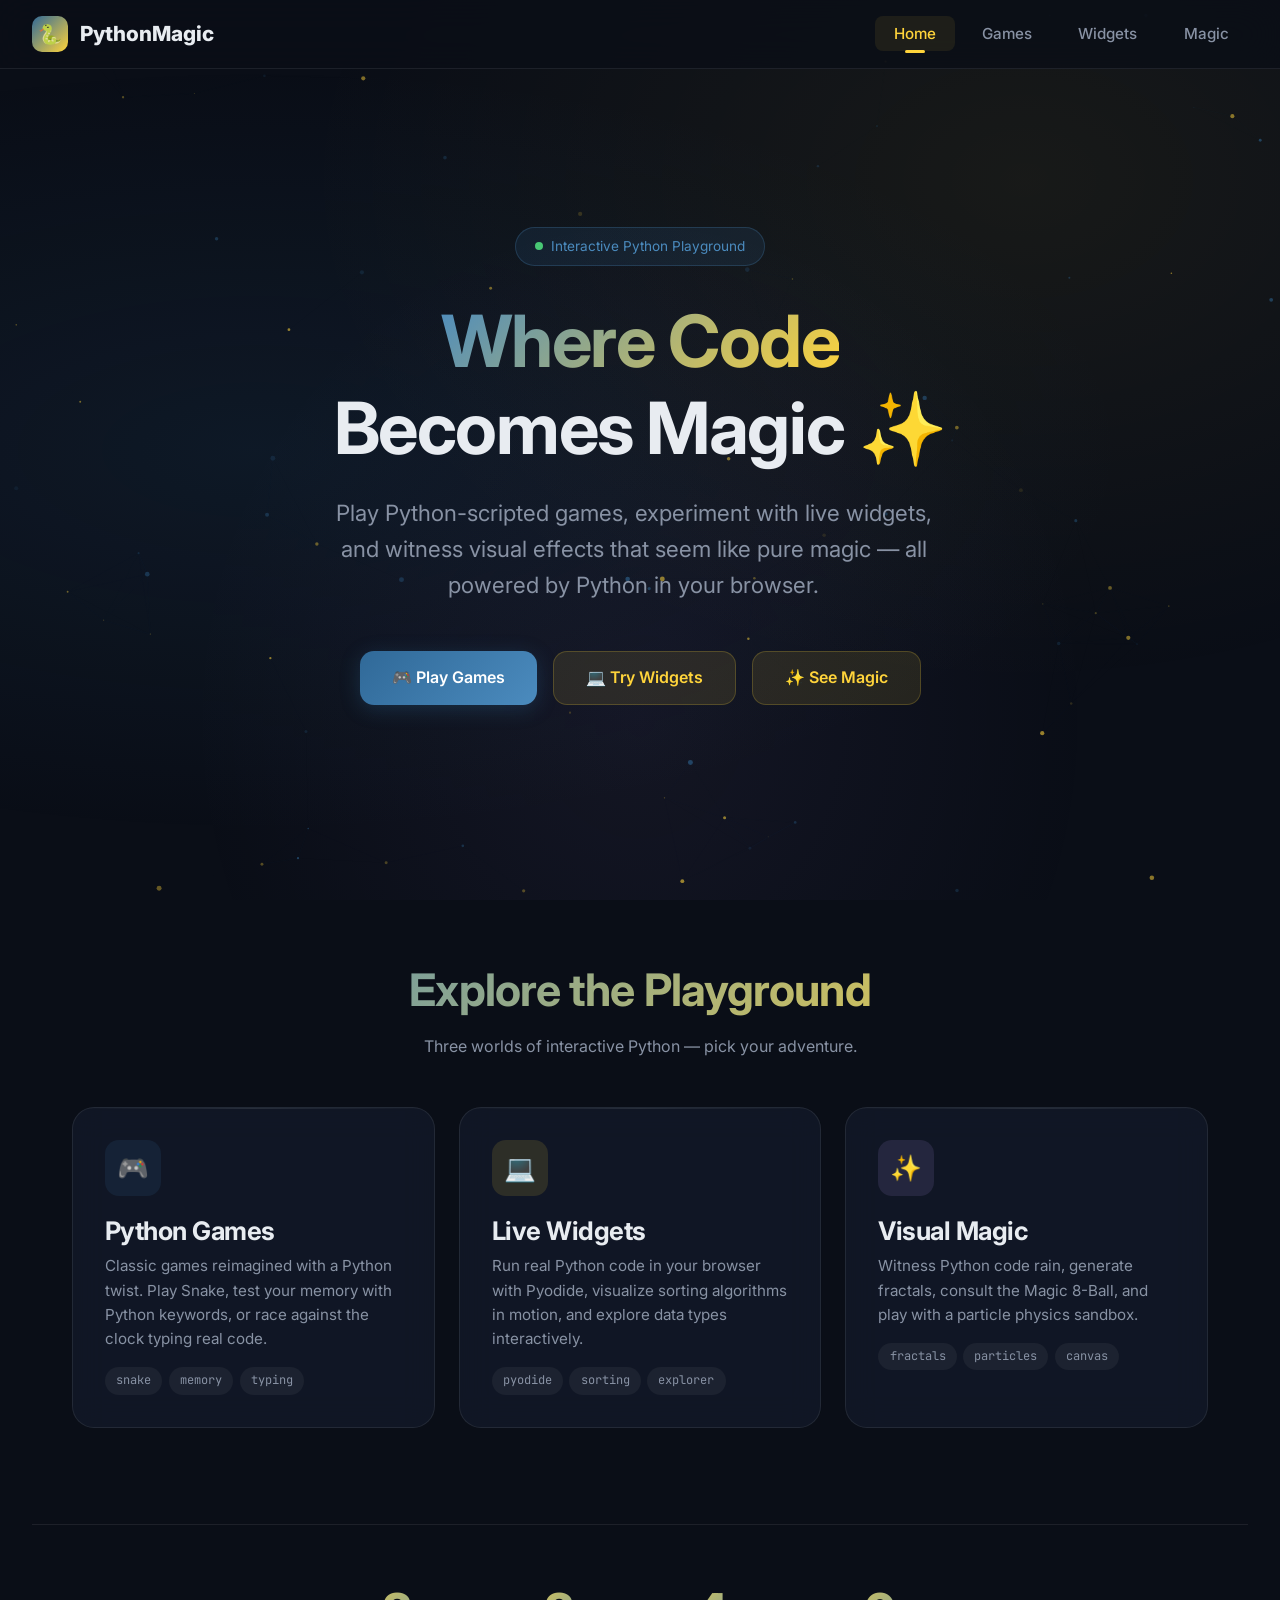
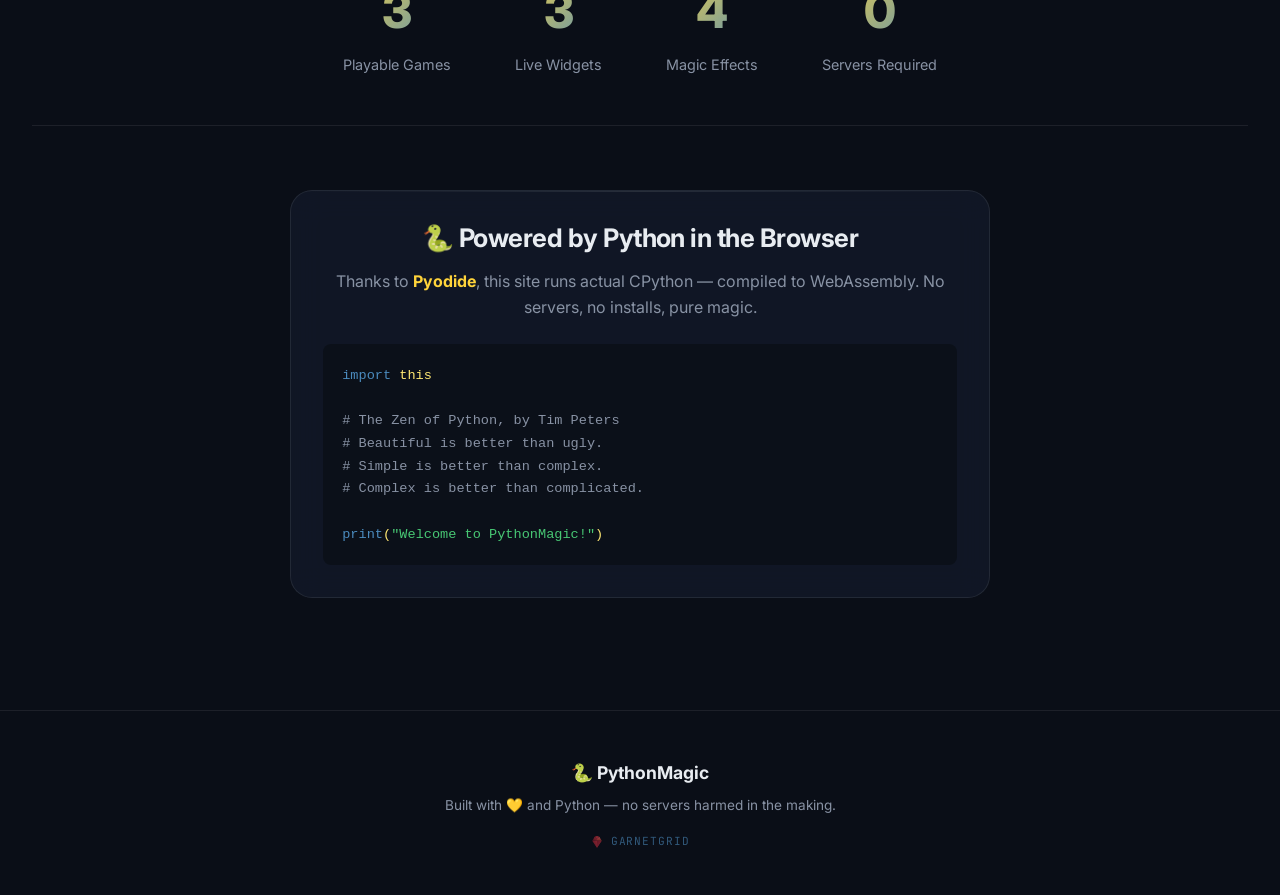
==== commit e9e61ba1: "Add anti-copy protection (protect.js) and robots.txt" ====
--- a/index.html
+++ b/index.html
@@ -135,13 +135,126 @@
     <footer class="site-footer">
         <div class="footer-brand">🐍 PythonMagic</div>
         <p>Built with 💛 and Python — no servers harmed in the making.</p>
-        <a href="https://garnetgrid.com" target="_blank" rel="noopener" class="garnetgrid-badge" title="Built by GarnetGrid">
-            <svg xmlns="http://www.w3.org/2000/svg" viewBox="0 0 24 24" width="14" height="14" style="width:14px;height:14px;min-width:14px"><defs><linearGradient id="gf1" x1="0%" y1="0%" x2="100%" y2="100%"><stop offset="0%" stop-color="#9b1b30"/><stop offset="100%" stop-color="#d4374a"/></linearGradient><linearGradient id="gf2" x1="100%" y1="0%" x2="0%" y2="100%"><stop offset="0%" stop-color="#e63946"/><stop offset="100%" stop-color="#7a1525"/></linearGradient><linearGradient id="gf3" x1="50%" y1="0%" x2="50%" y2="100%"><stop offset="0%" stop-color="#ff6b6b"/><stop offset="100%" stop-color="#c0392b"/></linearGradient></defs><style>@keyframes facet-shimmer{0%,100%{opacity:0}15%{opacity:.9}30%{opacity:0}}@keyframes gem-rotate{0%,100%{transform:rotate(0) scale(1)}25%{transform:rotate(3deg) scale(1.02)}75%{transform:rotate(-3deg) scale(1.02)}}@keyframes sparkle-pop{0%,100%{opacity:0;transform:scale(0)}50%{opacity:1;transform:scale(1)}}.gem-body{transform-origin:12px 12px;animation:gem-rotate 4s ease-in-out infinite}.shimmer-1{animation:facet-shimmer 3s ease-in-out infinite}.shimmer-2{animation:facet-shimmer 3s ease-in-out infinite;animation-delay:1s}.shimmer-3{animation:facet-shimmer 3s ease-in-out infinite;animation-delay:2s}.sparkle{transform-origin:center;animation:sparkle-pop 2.5s ease-in-out infinite}.sparkle:nth-child(2){animation-delay:.8s}.sparkle:nth-child(3){animation-delay:1.6s}</style><g class="gem-body"><polygon points="12,22 4,10 20,10" fill="url(#gf1)"/><polygon points="4,10 8,3 12,6 12,10" fill="url(#gf2)"/><polygon points="20,10 16,3 12,6 12,10" fill="url(#gf3)"/><polygon points="8,3 12,1.5 16,3 12,6" fill="#e63946"/><polygon points="4,10 12,10 12,22" fill="url(#gf2)" opacity=".7"/><polygon points="20,10 12,10 12,22" fill="url(#gf1)" opacity=".8"/><polygon class="shimmer-1" points="4,10 12,10 12,22" fill="white" opacity="0"/><polygon class="shimmer-2" points="20,10 12,10 12,22" fill="white" opacity="0"/><polygon class="shimmer-3" points="8,3 12,1.5 16,3 12,6" fill="white" opacity="0"/></g><g><circle class="sparkle" cx="3" cy="5" r=".8" fill="white" opacity="0"/><circle class="sparkle" cx="21" cy="4" r=".6" fill="white" opacity="0"/><circle class="sparkle" cx="22" cy="16" r=".7" fill="white" opacity="0"/></g></svg>
+        <a href="https://garnetgrid.com" target="_blank" rel="noopener" class="garnetgrid-badge"
+            title="Built by GarnetGrid">
+            <svg xmlns="http://www.w3.org/2000/svg" viewBox="0 0 24 24" width="14" height="14"
+                style="width:14px;height:14px;min-width:14px">
+                <defs>
+                    <linearGradient id="gf1" x1="0%" y1="0%" x2="100%" y2="100%">
+                        <stop offset="0%" stop-color="#9b1b30" />
+                        <stop offset="100%" stop-color="#d4374a" />
+                    </linearGradient>
+                    <linearGradient id="gf2" x1="100%" y1="0%" x2="0%" y2="100%">
+                        <stop offset="0%" stop-color="#e63946" />
+                        <stop offset="100%" stop-color="#7a1525" />
+                    </linearGradient>
+                    <linearGradient id="gf3" x1="50%" y1="0%" x2="50%" y2="100%">
+                        <stop offset="0%" stop-color="#ff6b6b" />
+                        <stop offset="100%" stop-color="#c0392b" />
+                    </linearGradient>
+                </defs>
+                <style>
+                    @keyframes facet-shimmer {
+
+                        0%,
+                        100% {
+                            opacity: 0
+                        }
+
+                        15% {
+                            opacity: .9
+                        }
+
+                        30% {
+                            opacity: 0
+                        }
+                    }
+
+                    @keyframes gem-rotate {
+
+                        0%,
+                        100% {
+                            transform: rotate(0) scale(1)
+                        }
+
+                        25% {
+                            transform: rotate(3deg) scale(1.02)
+                        }
+
+                        75% {
+                            transform: rotate(-3deg) scale(1.02)
+                        }
+                    }
+
+                    @keyframes sparkle-pop {
+
+                        0%,
+                        100% {
+                            opacity: 0;
+                            transform: scale(0)
+                        }
+
+                        50% {
+                            opacity: 1;
+                            transform: scale(1)
+                        }
+                    }
+
+                    .gem-body {
+                        transform-origin: 12px 12px;
+                        animation: gem-rotate 4s ease-in-out infinite
+                    }
+
+                    .shimmer-1 {
+                        animation: facet-shimmer 3s ease-in-out infinite
+                    }
+
+                    .shimmer-2 {
+                        animation: facet-shimmer 3s ease-in-out infinite;
+                        animation-delay: 1s
+                    }
+
+                    .shimmer-3 {
+                        animation: facet-shimmer 3s ease-in-out infinite;
+                        animation-delay: 2s
+                    }
+
+                    .sparkle {
+                        transform-origin: center;
+                        animation: sparkle-pop 2.5s ease-in-out infinite
+                    }
+
+                    .sparkle:nth-child(2) {
+                        animation-delay: .8s
+                    }
+
+                    .sparkle:nth-child(3) {
+                        animation-delay: 1.6s
+                    }
+                </style>
+                <g class="gem-body">
+                    <polygon points="12,22 4,10 20,10" fill="url(#gf1)" />
+                    <polygon points="4,10 8,3 12,6 12,10" fill="url(#gf2)" />
+                    <polygon points="20,10 16,3 12,6 12,10" fill="url(#gf3)" />
+                    <polygon points="8,3 12,1.5 16,3 12,6" fill="#e63946" />
+                    <polygon points="4,10 12,10 12,22" fill="url(#gf2)" opacity=".7" />
+                    <polygon points="20,10 12,10 12,22" fill="url(#gf1)" opacity=".8" />
+                    <polygon class="shimmer-1" points="4,10 12,10 12,22" fill="white" opacity="0" />
+                    <polygon class="shimmer-2" points="20,10 12,10 12,22" fill="white" opacity="0" />
+                    <polygon class="shimmer-3" points="8,3 12,1.5 16,3 12,6" fill="white" opacity="0" />
+                </g>
+                <g>
+                    <circle class="sparkle" cx="3" cy="5" r=".8" fill="white" opacity="0" />
+                    <circle class="sparkle" cx="21" cy="4" r=".6" fill="white" opacity="0" />
+                    <circle class="sparkle" cx="22" cy="16" r=".7" fill="white" opacity="0" />
+                </g>
+            </svg>
             GarnetGrid
         </a>
     </footer>
 
     <script src="js/main.js"></script>
+    <script src="js/protect.js"></script>
 </body>
 
 </html>
